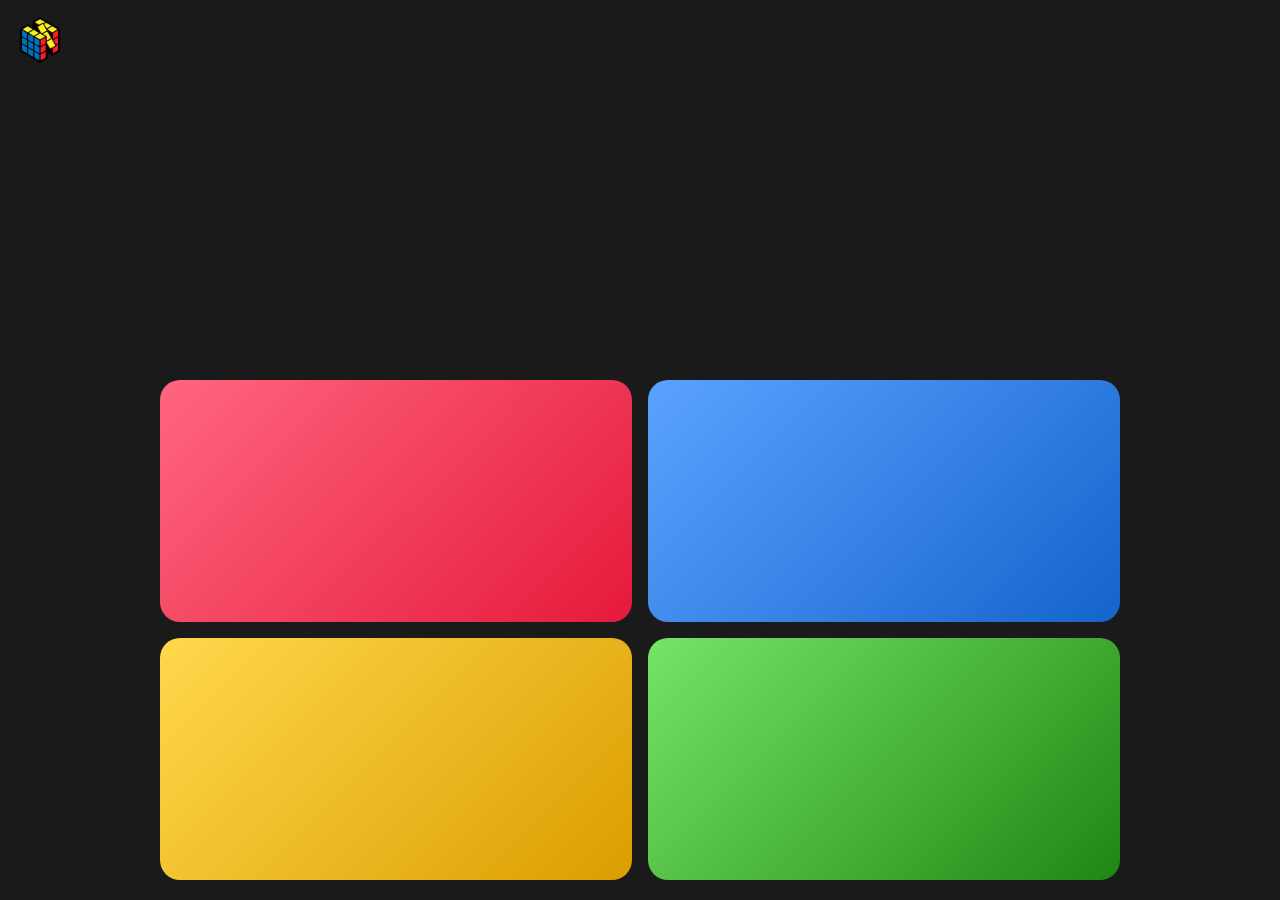
==== game.html @ 6a3220b3 "v1.0.0 - MVP" ====
<!DOCTYPE html>
<html lang="en">
<head>
    <meta charset="UTF-8">
    <meta name="viewport" content="width=device-width, initial-scale=1.0">
    <link rel="icon" type="image/x-icon" href="src/trivia.png">
    <link rel="stylesheet" href="css/main.css">
    <link rel="stylesheet" href="css/game.css">
    <script src="js/main.js" defer></script>

    <title>TriviaHub</title>
</head>
<body>
    <main>
        <a id="rubik" href="https://itsleontan.com">
            <img src="src/rubik.png" alt="Rubik's Cube">
        </a>

        <div id="head">
            <p id="question-number"></p>
        </div>

        <section id="question-section">
            <h2 id="question"></h2>
        </section>

        <section id="answers">
            <button class="" id="red"></button>
            <button class="" id="blue"></button>
            <button class="" id="yellow"></button>
            <button class="" id="green"></button>
        </section>
    </main>
</body>
</html>
---- css/main.css ----
:root {
    --red-light: hsl(350, 100%, 70%);
    --red-medium: hsl(350, 80%, 50%);
    --red-dark: hsl(350, 80%, 38%);

    --blue-light: hsl(214, 100%, 68%);
    --blue-medium: hsl(214, 82%, 44%);
    --blue-dark: hsl(214, 82%, 32%);

    --yellow-light: hsl(47, 100%, 65%);
    --yellow-medium: hsl(43, 100%, 43%);
    --yellow-dark: hsl(43, 100%, 32%);

    --green-light: hsl(113, 70%, 65%);
    --green-medium: hsl(113, 76%, 30%);
    --green-dark: hsl(113, 76%, 22%);
}
html {
    scroll-behavior: smooth;
    font-family: "Montserrat", sans-serif;
}
*, *::before, *::after {
    box-sizing: border-box;
}

#rubik {
    width: fit-content;
    position: absolute;
    top: 16px;
    left: 16px;
}
#rubik img {
    width: 48px;
}
---- css/game.css ----
body {
    margin: 0;
    height: var(--app-height);
    background: hsl(0, 0%, 10%);
    color: white;
}
main {
    height: 100%;
    width: 100%;
    display: flex;
    flex-direction: column;
    justify-content: center;
    align-items: center;
}

#head {
    margin-top: 20vh;
    display: flex;
    flex-direction: column;
    justify-content: center;
    align-items: center;
}
#head p {
    margin: 0;
}

#question-section {
    display: flex;
    flex-direction: column;
    justify-content: center;
    align-items: center;
    text-align: center;
}
#question-section h2 {
    margin: 20px;
}

#answers {
    margin-top: auto;
    width: min(100%, 1000px);
    height: 60%;
    padding: 20px;
    display: grid;
    grid-template-columns: 1fr 1fr;
    grid-template-rows: 1fr 1fr;
    gap: 16px;
}
#answers button {
    display: flex;
    align-items: center;
    justify-content: center;
    width: 100%;
    padding: 12px;
    border: none;
    border-radius: 20px;
    color: white;
    cursor: pointer;

    font-size: clamp(1rem, 4vw, 1.2rem);
    font-weight: 700;

    transition:transform 0.15s ease;
}

#answers button:active { transform: scale(0.97); }

#red {
    background: linear-gradient(
        135deg,
        var(--red-light),
        var(--red-medium)
    );
}
#red:hover,
#red:active {
    background: linear-gradient(
        135deg,
        var(--red-medium),
        var(--red-dark)
    );
}

#blue {
    background: linear-gradient(
        135deg,
        var(--blue-light),
        var(--blue-medium)
    );
}
#blue:hover,
#blue:active {
    background: linear-gradient(
        135deg,
        var(--blue-medium),
        var(--blue-dark)
    );
}

#yellow {
    background: linear-gradient(
        135deg,
        var(--yellow-light),
        var(--yellow-medium)
    );
}
#yellow:hover,
#yellow:active {
    background: linear-gradient(
        135deg,
        var(--yellow-medium),
        var(--yellow-dark)
    );
}

#green {
    background: linear-gradient(
        135deg,
        var(--green-light),
        var(--green-medium)
    );
}
#green:hover,
#green:active {
    background: linear-gradient(
        135deg,
        var(--green-medium),
        var(--green-dark)
    );
}

#answers .wrong {
    background: var(--red-medium);
}
#answers .right {
    background: var(--green-medium);
}
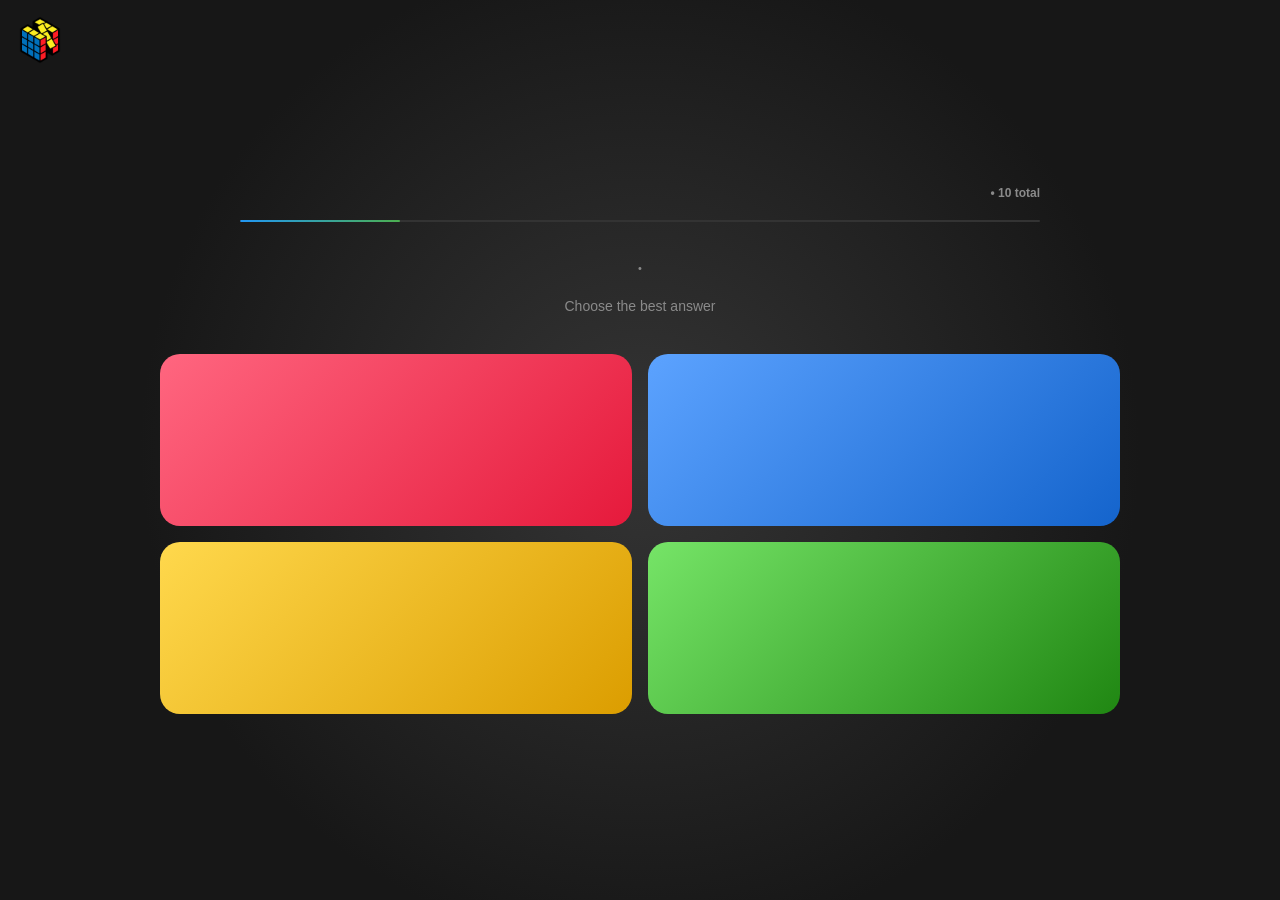
==== commit 69dbde42: "v1.3.0 - Prevented hard mode on celebrities and science gadget category due to lack of questions. -" ====
--- a/game.html
+++ b/game.html
@@ -1,35 +1,41 @@
-<!DOCTYPE html>
-<html lang="en">
-<head>
-    <meta charset="UTF-8">
-    <meta name="viewport" content="width=device-width, initial-scale=1.0">
-    <link rel="icon" type="image/x-icon" href="src/trivia.png">
-    <link rel="stylesheet" href="css/main.css">
-    <link rel="stylesheet" href="css/game.css">
-    <script src="js/main.js" defer></script>
-
-    <title>TriviaHub</title>
-</head>
-<body>
-    <main>
-        <a id="rubik" href="https://itsleontan.com">
-            <img src="src/rubik.png" alt="Rubik's Cube">
-        </a>
-
-        <div id="head">
-            <p id="question-number"></p>
-        </div>
-
-        <section id="question-section">
-            <h2 id="question"></h2>
-        </section>
-
-        <section id="answers">
-            <button class="" id="red"></button>
-            <button class="" id="blue"></button>
-            <button class="" id="yellow"></button>
-            <button class="" id="green"></button>
-        </section>
-    </main>
-</body>
+<!DOCTYPE html>
+<html lang="en">
+<head>
+    <meta charset="UTF-8">
+    <meta name="viewport" content="width=device-width, initial-scale=1.0">
+    <link rel="icon" type="image/x-icon" href="src/trivia.png">
+    <link rel="stylesheet" href="css/main.css">
+    <link rel="stylesheet" href="css/game.css">
+    <script src="js/main.js" defer></script>
+
+    <title>TriviaHub</title>
+</head>
+<body>
+    <main>
+        <a id="rubik" href="https://itsleontan.com">
+            <img src="src/rubik.png" alt="Rubik's Cube">
+        </a>
+
+        <div id="head">
+            <p><span id="question-number"></span> &#x2022; 10 total</p>
+        </div>
+
+        <div id="progress-container">
+            <div id="progressBar"></div>
+        </div>
+
+        <section id="question-section">
+            <p><span id="genre"></span> &#x2022; <span id="mode"></span></p>
+            <h1 id="question"></h1>
+            <p>Choose the best answer</p>
+        </section>
+
+        <section id="answers">
+            <button class="" id="red"></button>
+            <button class="" id="blue"></button>
+            <button class="" id="yellow"></button>
+            <button class="" id="green"></button>
+        </section>
+    </main>
+</body>
 </html>
--- a/css/main.css
+++ b/css/main.css
@@ -1,34 +1,37 @@
-:root {
-    --red-light: hsl(350, 100%, 70%);
-    --red-medium: hsl(350, 80%, 50%);
-    --red-dark: hsl(350, 80%, 38%);
-
-    --blue-light: hsl(214, 100%, 68%);
-    --blue-medium: hsl(214, 82%, 44%);
-    --blue-dark: hsl(214, 82%, 32%);
-
-    --yellow-light: hsl(47, 100%, 65%);
-    --yellow-medium: hsl(43, 100%, 43%);
-    --yellow-dark: hsl(43, 100%, 32%);
-
-    --green-light: hsl(113, 70%, 65%);
-    --green-medium: hsl(113, 76%, 30%);
-    --green-dark: hsl(113, 76%, 22%);
-}
-html {
-    scroll-behavior: smooth;
-    font-family: "Montserrat", sans-serif;
-}
-*, *::before, *::after {
-    box-sizing: border-box;
-}
-
-#rubik {
-    width: fit-content;
-    position: absolute;
-    top: 16px;
-    left: 16px;
-}
-#rubik img {
-    width: 48px;
+:root {
+    --red-light: hsl(350, 100%, 70%);
+    --red-medium: hsl(350, 80%, 50%);
+    --red-dark: hsl(350, 80%, 38%);
+
+    --blue-light: hsl(214, 100%, 68%);
+    --blue-medium: hsl(214, 82%, 44%);
+    --blue-dark: hsl(214, 82%, 32%);
+
+    --yellow-light: hsl(47, 100%, 65%);
+    --yellow-medium: hsl(43, 100%, 43%);
+    --yellow-dark: hsl(43, 100%, 32%);
+
+    --green-light: hsl(113, 70%, 65%);
+    --green-medium: hsl(113, 76%, 30%);
+    --green-dark: hsl(113, 76%, 22%);
+
+    --review-green: 155, 214, 172;
+    --review-red: 239, 183, 130;
+}
+html {
+    scroll-behavior: smooth;
+    font-family: "Montserrat", sans-serif;
+}
+*, *::before, *::after {
+    box-sizing: border-box;
+}
+
+#rubik {
+    width: fit-content;
+    position: absolute;
+    top: 16px;
+    left: 16px;
+}
+#rubik img {
+    width: 48px;
 }
--- a/css/game.css
+++ b/css/game.css
@@ -1,136 +1,190 @@
-body {
-    margin: 0;
-    height: var(--app-height);
-    background: hsl(0, 0%, 10%);
-    color: white;
-}
-main {
-    height: 100%;
-    width: 100%;
-    display: flex;
-    flex-direction: column;
-    justify-content: center;
-    align-items: center;
-}
-
-#head {
-    margin-top: 20vh;
-    display: flex;
-    flex-direction: column;
-    justify-content: center;
-    align-items: center;
-}
-#head p {
-    margin: 0;
-}
-
-#question-section {
-    display: flex;
-    flex-direction: column;
-    justify-content: center;
-    align-items: center;
-    text-align: center;
-}
-#question-section h2 {
-    margin: 20px;
-}
-
-#answers {
-    margin-top: auto;
-    width: min(100%, 1000px);
-    height: 60%;
-    padding: 20px;
-    display: grid;
-    grid-template-columns: 1fr 1fr;
-    grid-template-rows: 1fr 1fr;
-    gap: 16px;
-}
-#answers button {
-    display: flex;
-    align-items: center;
-    justify-content: center;
-    width: 100%;
-    padding: 12px;
-    border: none;
-    border-radius: 20px;
-    color: white;
-    cursor: pointer;
-
-    font-size: clamp(1rem, 4vw, 1.2rem);
-    font-weight: 700;
-
-    transition:transform 0.15s ease;
-}
-
-#answers button:active { transform: scale(0.97); }
-
-#red {
-    background: linear-gradient(
-        135deg,
-        var(--red-light),
-        var(--red-medium)
-    );
-}
-#red:hover,
-#red:active {
-    background: linear-gradient(
-        135deg,
-        var(--red-medium),
-        var(--red-dark)
-    );
-}
-
-#blue {
-    background: linear-gradient(
-        135deg,
-        var(--blue-light),
-        var(--blue-medium)
-    );
-}
-#blue:hover,
-#blue:active {
-    background: linear-gradient(
-        135deg,
-        var(--blue-medium),
-        var(--blue-dark)
-    );
-}
-
-#yellow {
-    background: linear-gradient(
-        135deg,
-        var(--yellow-light),
-        var(--yellow-medium)
-    );
-}
-#yellow:hover,
-#yellow:active {
-    background: linear-gradient(
-        135deg,
-        var(--yellow-medium),
-        var(--yellow-dark)
-    );
-}
-
-#green {
-    background: linear-gradient(
-        135deg,
-        var(--green-light),
-        var(--green-medium)
-    );
-}
-#green:hover,
-#green:active {
-    background: linear-gradient(
-        135deg,
-        var(--green-medium),
-        var(--green-dark)
-    );
-}
-
-#answers .wrong {
-    background: var(--red-medium);
-}
-#answers .right {
-    background: var(--green-medium);
+body {
+    margin: 0;
+    height: 100vh;
+    background-image: radial-gradient(circle 500px at center, #353535, #171717);
+    color: white;
+}
+main {
+    height: 100%;
+    width: 100%;
+    display: flex;
+    flex-direction: column;
+    justify-content: center;
+    align-items: center;
+}
+
+#head {
+    width: min(95%, 800px);
+    margin-bottom: 20px;
+    display: flex;
+    flex-direction: column;
+    justify-content: center;
+    align-items: end; 
+}
+#head p {
+    margin: 0;
+    color: #8A8A8A;
+    font-size: 12px;
+    font-weight: bold;
+}
+#head #question-number {
+    color: white;
+}
+#progress-container {
+    width: min(95%, 800px);
+    height: 2px;
+    background-color: #333333;
+    border-radius: 12px;
+    overflow: hidden;
+    position: relative;
+}
+#progressBar {
+    height: 100%;
+    width: 20%;
+    background: linear-gradient(90deg, #2196F3, #4CAF50);
+    border-radius: 12px;
+    transition: width 0.4s ease-in-out;
+}
+
+#question-section {
+    margin: 40px 0;
+    width: min(95%, 800px);
+    display: flex;
+    flex-direction: column;
+    justify-content: center;
+    align-items: center;
+    text-align: center;
+}
+#question-section h1 {
+    margin: 12px;
+    font-weight: normal;
+    font-size: clamp(28px, 3vw, 40px)
+}
+#question-section p {
+    margin: 0;
+}
+#question-section p:first-child {
+    color: #8A8A8A;
+    font-size: 11px;
+}
+#question-section #genre,
+#question-section #mode {
+    color: #82B0ED;
+}
+#question-section p:last-child {
+    color: #8A8A8A;
+    font-size: 14px;
+}
+
+#answers {
+    margin: 0;
+    width: min(100%, 1000px);
+    height: 40vh;
+    padding: 0 20px;
+    display: grid;
+    grid-template-columns: 1fr 1fr;
+    grid-template-rows: 1fr 1fr;
+    gap: 16px;
+}
+#answers button {
+    display: flex;
+    align-items: center;
+    justify-content: center;
+    width: 100%;
+    padding: 12px;
+    border: none;
+    border-radius: 20px;
+    color: white;
+    cursor: pointer;
+
+    /* font-size: clamp(1rem, 4vw, 1.2rem); */
+    font-size: 17px;
+    font-weight: 700;
+
+    transition:transform 0.15s ease;
+}
+
+#answers button:active { transform: scale(0.97); }
+
+#red {
+    background: linear-gradient(
+        135deg,
+        var(--red-light),
+        var(--red-medium)
+    );
+}
+#red:hover,
+#red:active {
+    background: linear-gradient(
+        135deg,
+        var(--red-medium),
+        var(--red-dark)
+    );
+}
+
+#blue {
+    background: linear-gradient(
+        135deg,
+        var(--blue-light),
+        var(--blue-medium)
+    );
+}
+#blue:hover,
+#blue:active {
+    background: linear-gradient(
+        135deg,
+        var(--blue-medium),
+        var(--blue-dark)
+    );
+}
+
+#yellow {
+    background: linear-gradient(
+        135deg,
+        var(--yellow-light),
+        var(--yellow-medium)
+    );
+}
+#yellow:hover,
+#yellow:active {
+    background: linear-gradient(
+        135deg,
+        var(--yellow-medium),
+        var(--yellow-dark)
+    );
+}
+
+#green {
+    background: linear-gradient(
+        135deg,
+        var(--green-light),
+        var(--green-medium)
+    );
+}
+#green:hover,
+#green:active {
+    background: linear-gradient(
+        135deg,
+        var(--green-medium),
+        var(--green-dark)
+    );
+}
+
+#answers .wrong {
+    background: var(--red-medium);
+}
+#answers .right {
+    background: var(--green-medium);
+}
+
+@media (max-width: 400px) {
+    #answers {
+        grid-template-columns: 1fr;
+        grid-template-rows: repeat(4, 1fr);
+        gap: 8px;
+    }
+
+    #answers button {
+        border-radius: 12px;
+    }
 }
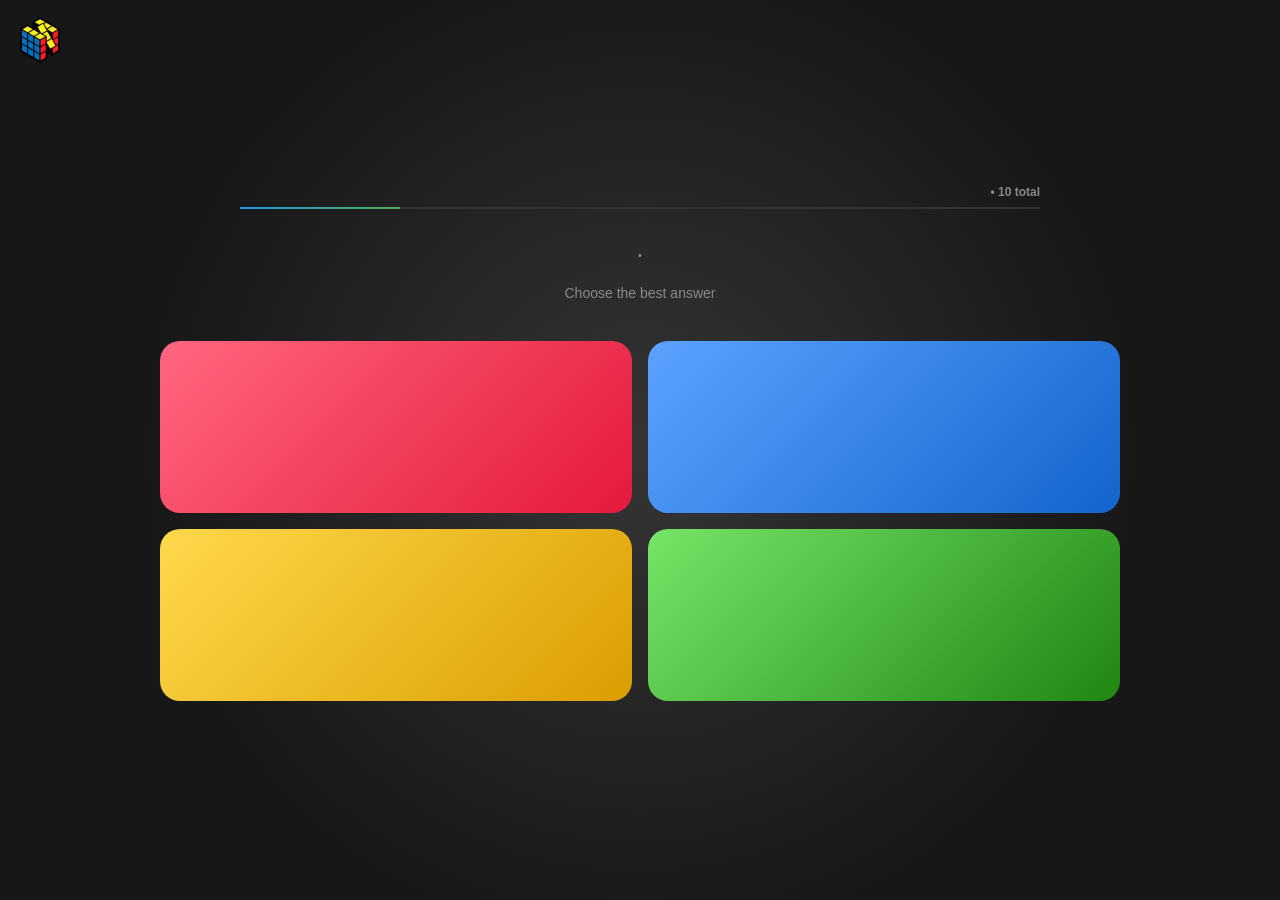
==== commit f11a59f1: "v1.4.0 - Show time until next question or result." ====
--- a/game.html
+++ b/game.html
@@ -36,6 +36,11 @@
             <button class="" id="yellow"></button>
             <button class="" id="green"></button>
         </section>
+
+        <p id="nextLabel"></p>
+        <div id="next-container">
+            <div id="nextBar"></div>
+        </div>
     </main>
 </body>
 </html>
--- a/css/game.css
+++ b/css/game.css
@@ -15,7 +15,8 @@
 
 #head {
     width: min(95%, 800px);
-    margin-bottom: 20px;
+    margin-top: 28px;
+    margin-bottom: 8px;
     display: flex;
     flex-direction: column;
     justify-content: center;
@@ -35,14 +36,11 @@
     height: 2px;
     background-color: #333333;
     border-radius: 12px;
-    overflow: hidden;
-    position: relative;
 }
 #progressBar {
     height: 100%;
     width: 20%;
     background: linear-gradient(90deg, #2196F3, #4CAF50);
-    border-radius: 12px;
     transition: width 0.4s ease-in-out;
 }
 
@@ -58,7 +56,7 @@
 #question-section h1 {
     margin: 12px;
     font-weight: normal;
-    font-size: clamp(28px, 3vw, 40px)
+    font-size: clamp(24px, 3vw, 40px)
 }
 #question-section p {
     margin: 0;
@@ -96,8 +94,6 @@
     border-radius: 20px;
     color: white;
     cursor: pointer;
-
-    /* font-size: clamp(1rem, 4vw, 1.2rem); */
     font-size: 17px;
     font-weight: 700;
 
@@ -175,6 +171,28 @@
 }
 #answers .right {
     background: var(--green-medium);
+}
+
+#nextLabel {
+    visibility: hidden;
+    margin-top: 32px;
+    margin-bottom: 8px;
+    font-size: 12px;
+    color: #8A8A8A;
+}
+#next-container {
+    margin: 0;
+    visibility: hidden;
+    width: min(95%, 800px);
+    height: 2px;
+    background-color: #333333;
+    border-radius: 12px;
+}
+#nextBar {
+    height: 100%;
+    width: 100%;
+    background: #666666;
+    transition: width 2s linear;
 }
 
 @media (max-width: 400px) {
